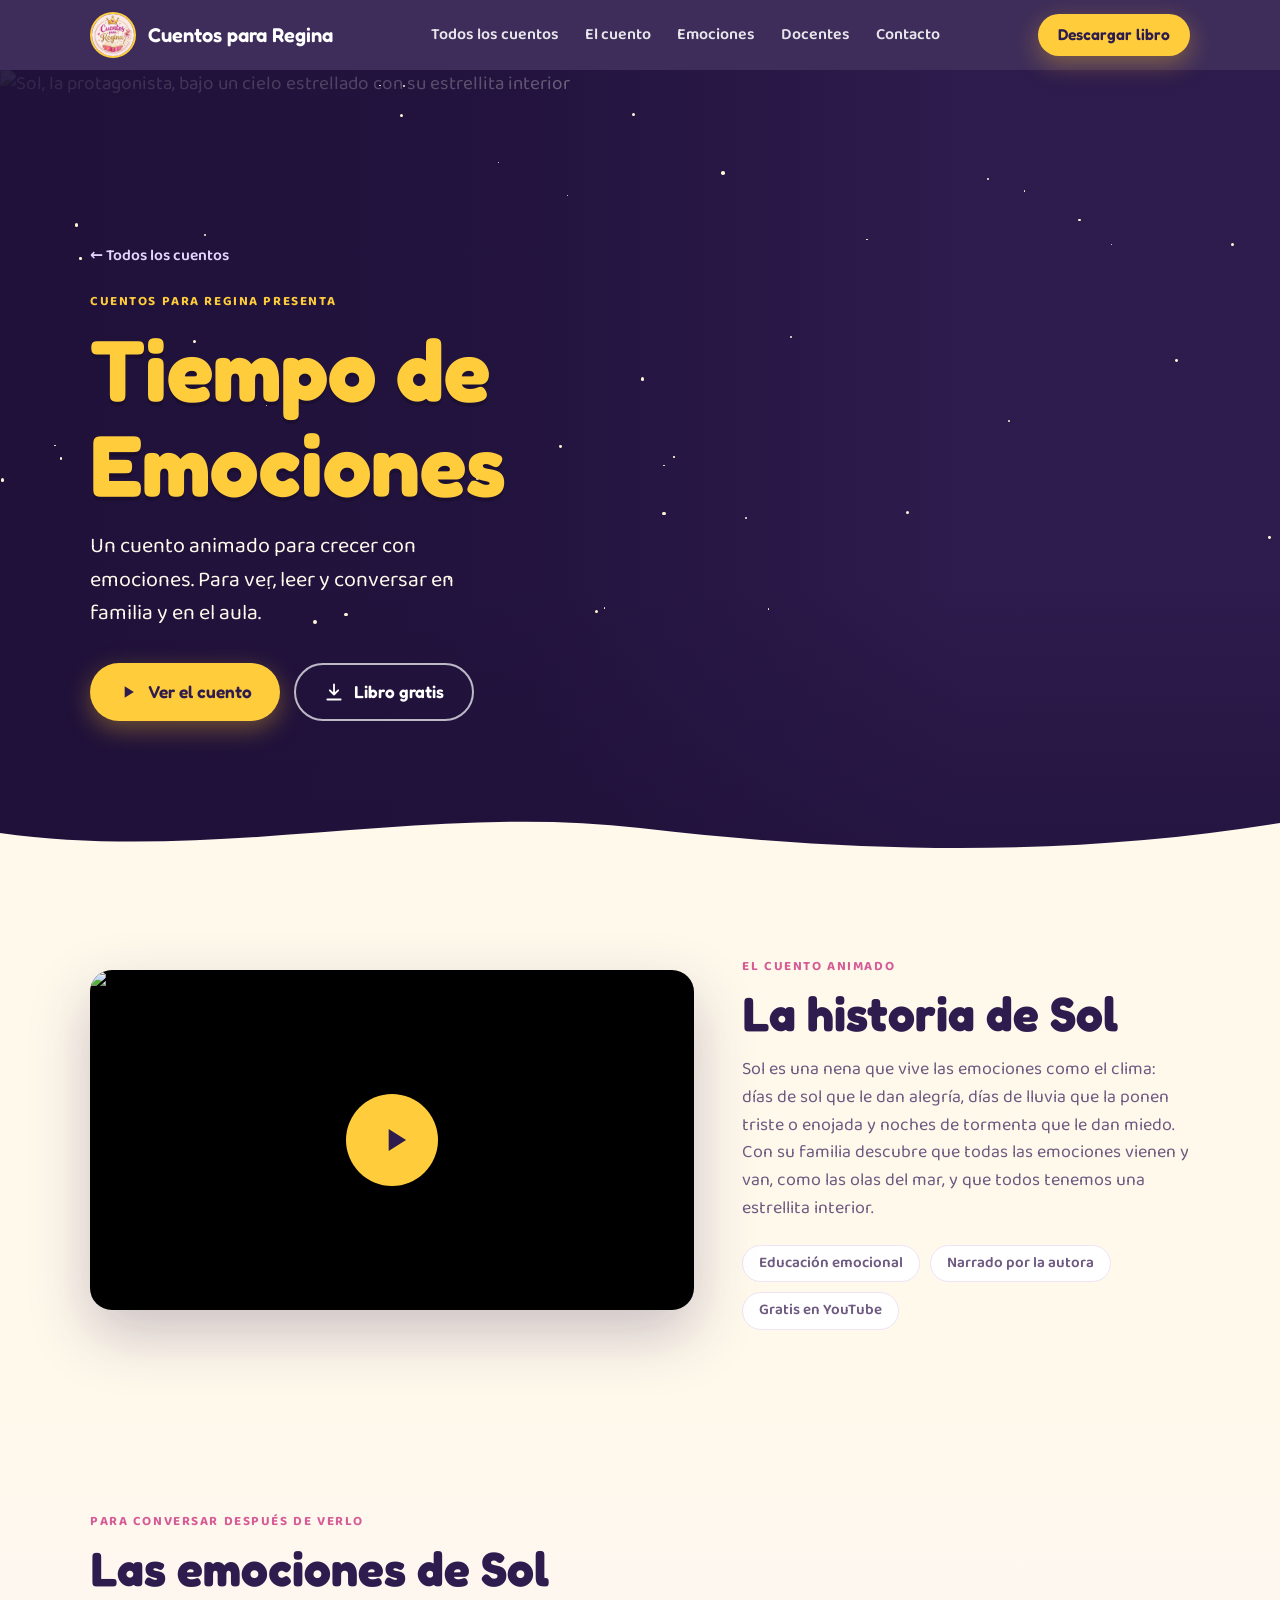
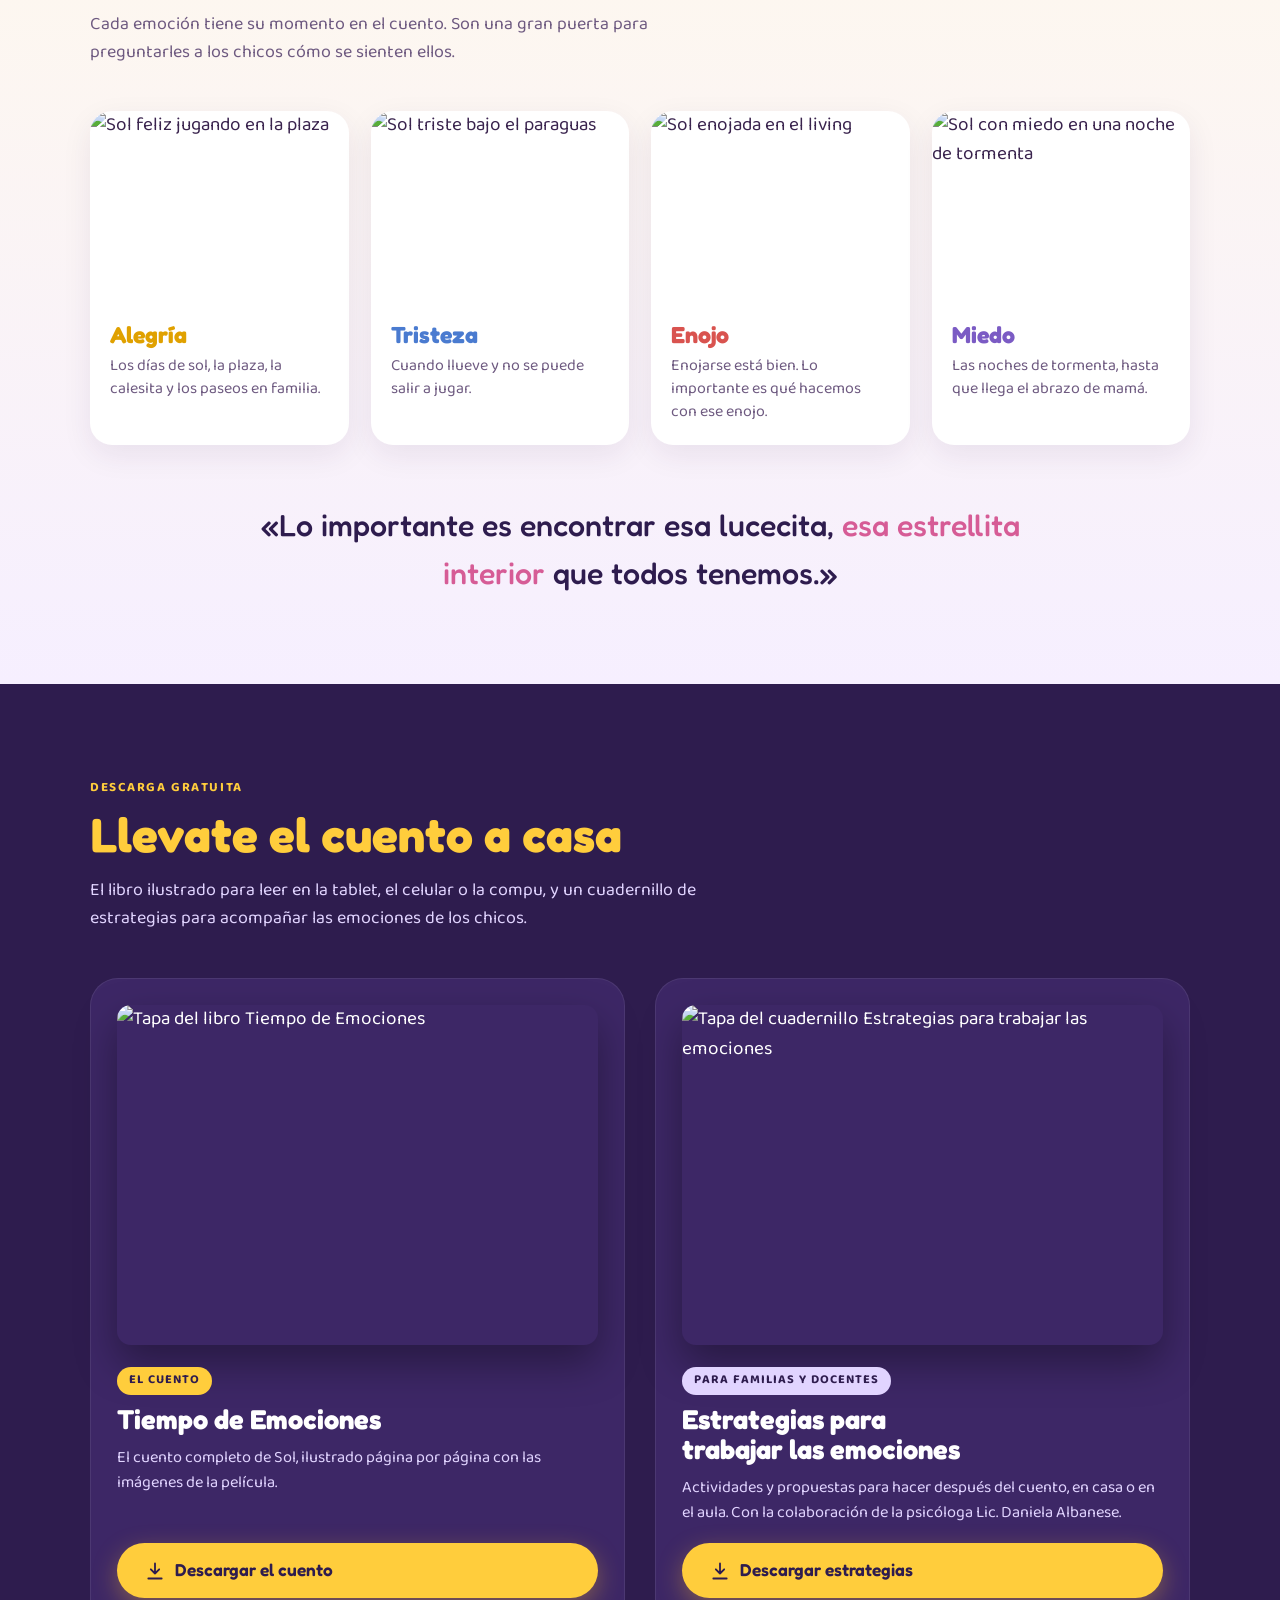
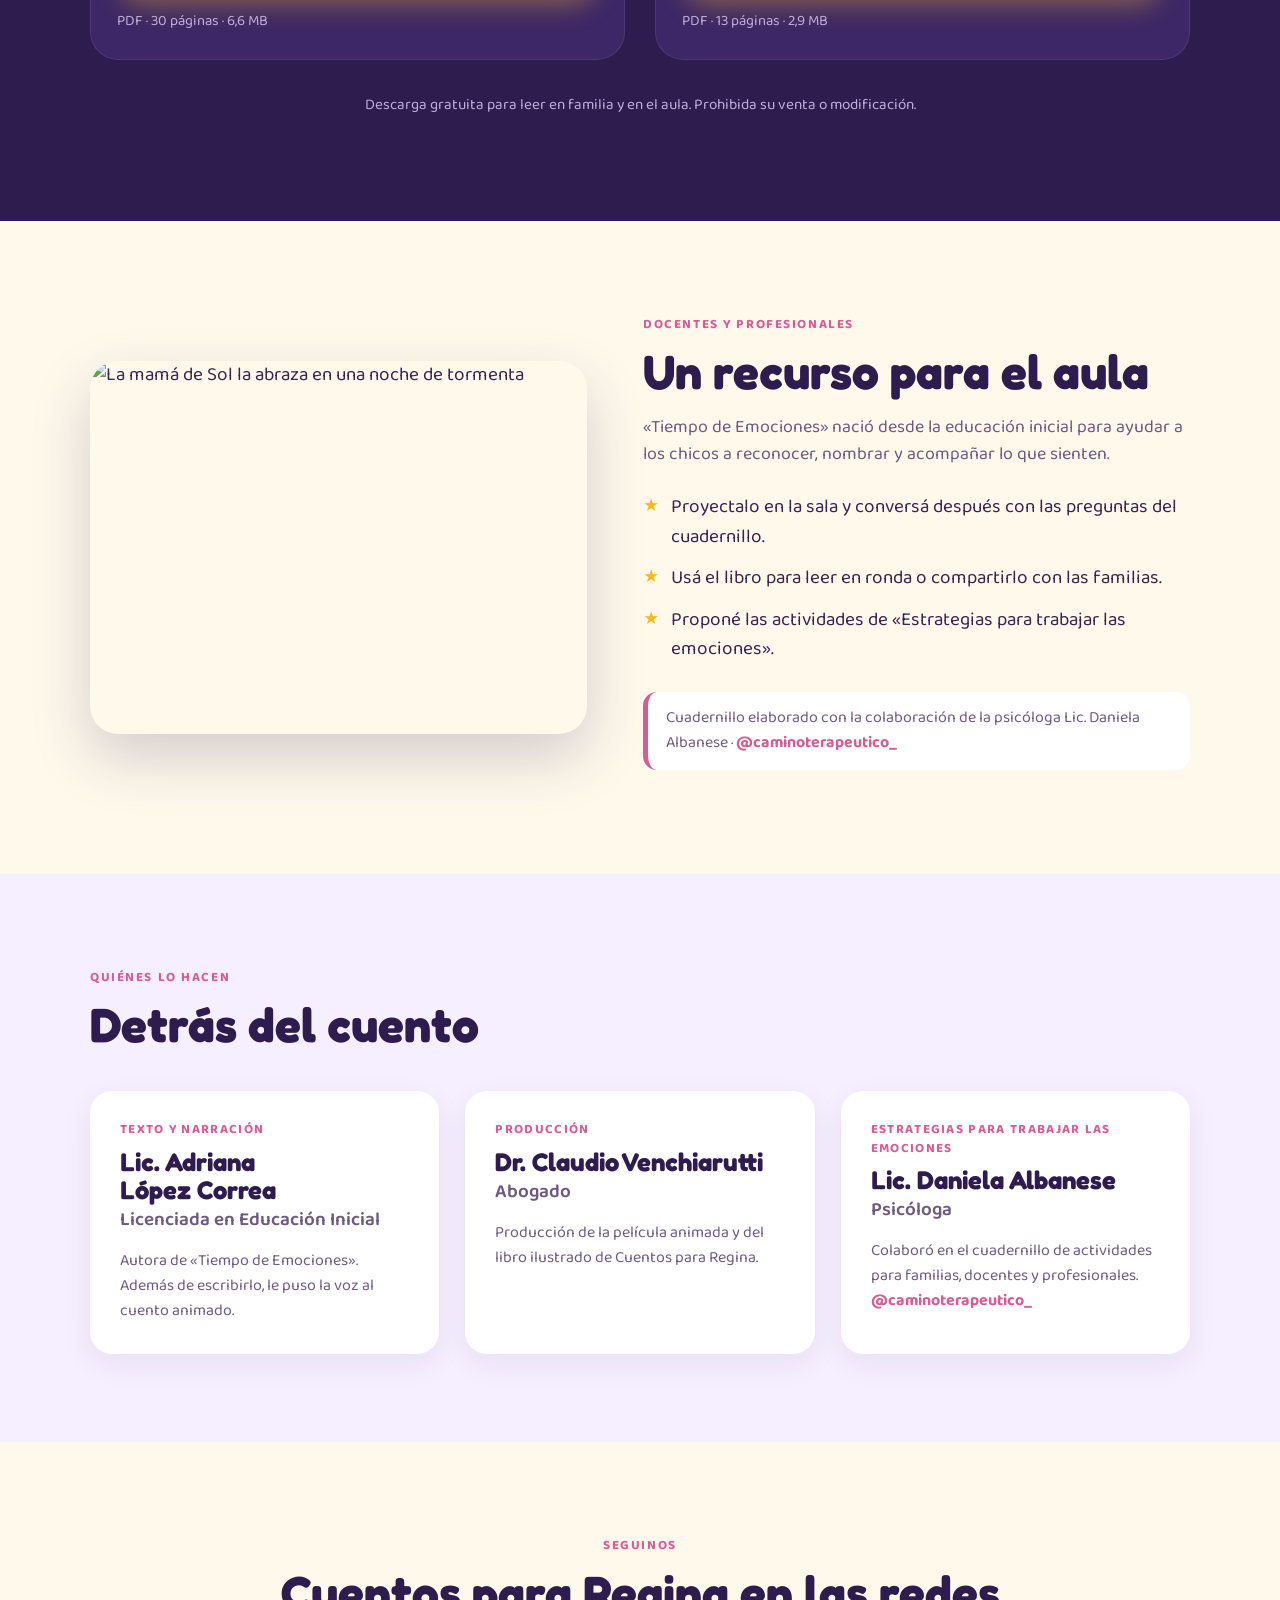
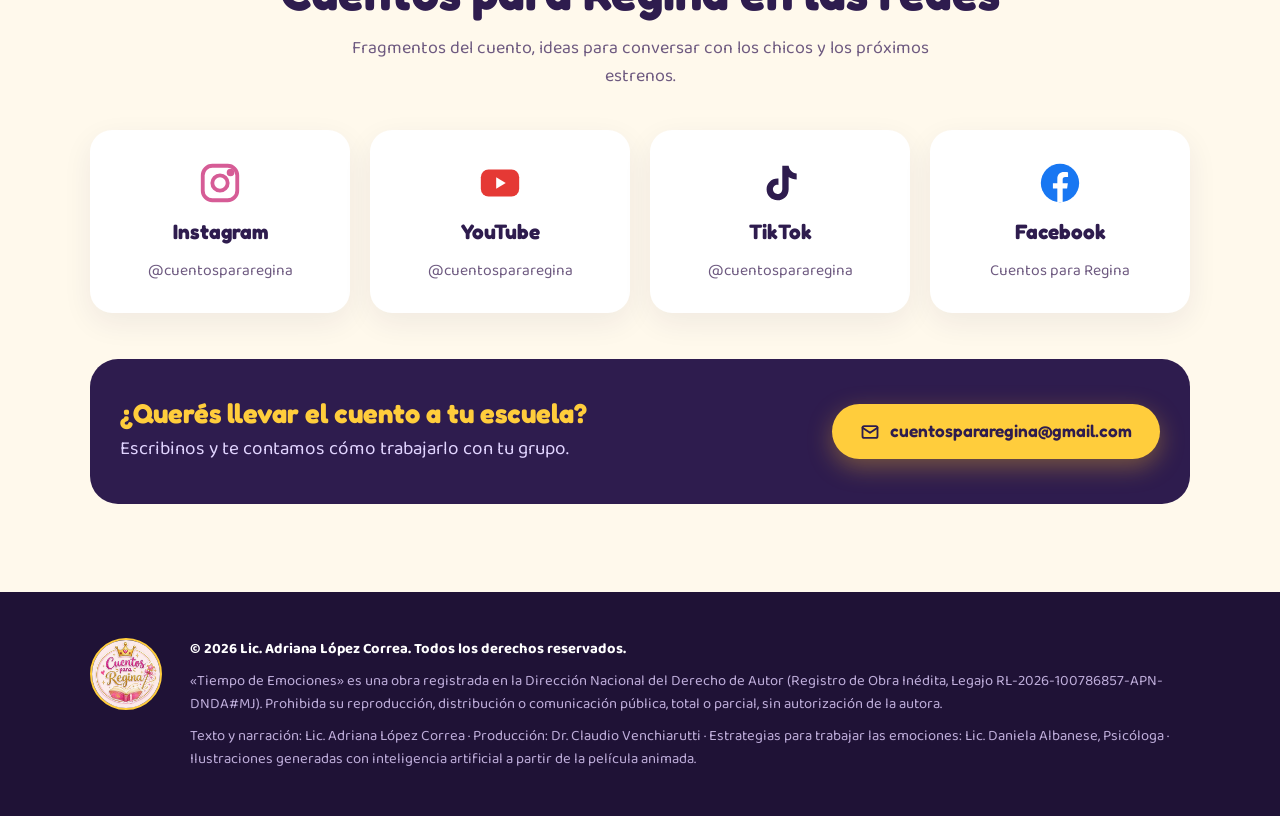
==== cuentos/tiempo-de-emociones/index.html @ 52cdb1bb "Add files via upload" ====
<!doctype html>
<html lang="es-AR">
<head>
<meta charset="utf-8">
<meta name="viewport" content="width=device-width, initial-scale=1">
<title>Tiempo de Emociones · Cuentos para Regina</title>
<meta name="description" content="Cuentos animados para crecer con emociones. Mirá «Tiempo de Emociones» de la Lic. Adriana López Correa y descargá gratis el libro ilustrado.">
<meta property="og:type" content="website">
<meta property="og:title" content="Cuentos para Regina · Tiempo de Emociones">
<meta property="og:description" content="Mirá el cuento animado y descargá gratis el libro ilustrado y las estrategias para trabajar las emociones.">
<meta property="og:image" content="https://vencha5233.github.io/cuentospararegina/cuentos/tiempo-de-emociones/img/og.jpg">
<meta property="og:url" content="https://vencha5233.github.io/cuentospararegina/cuentos/tiempo-de-emociones/">
<meta property="og:locale" content="es_AR">
<meta name="theme-color" content="#2e1c4e">
<link rel="icon" href="../../favicon.png">
<link rel="apple-touch-icon" href="../../apple-touch-icon.png">
<link rel="preload" href="../../fonts/Fredoka.woff2" as="font" type="font/woff2" crossorigin>
<link rel="stylesheet" href="../../css/estilo.css">

</head>
<body>

<header class="nav">
  <div class="wrap">
    <a class="marca" href="../../"><img src="../../img/logo.png" alt="Logo de Cuentos para Regina"><span>Cuentos para Regina</span></a>
    <ul>
      <li><a href="../../#biblioteca">Todos los cuentos</a></li>
      <li><a href="#cuento">El cuento</a></li>
      <li><a href="#emociones">Emociones</a></li>
      <li><a href="#docentes">Docentes</a></li>
      <li><a href="#redes">Contacto</a></li>
    </ul>
    <a class="btn btn-sol" href="#descargas">Descargar libro</a>
  </div>
</header>

<section class="hero" id="inicio">
  <img src="img/hero.webp" alt="Sol, la protagonista, bajo un cielo estrellado con su estrellita interior">
  <div class="estrellas" aria-hidden="true" id="estrellas"></div>
  <div class="wrap">
    <a class="miga" href="../../#biblioteca">← Todos los cuentos</a><br>
    <span class="kicker">Cuentos para Regina presenta</span>
    <h1>Tiempo de<br>Emociones</h1>
    <p>Un cuento animado para crecer con emociones. Para ver, leer y conversar en familia y en el aula.</p>
    <div class="acciones">
      <a class="btn btn-sol" href="#cuento"><svg viewBox="0 0 24 24" fill="currentColor"><path d="M8 5v14l11-7z"/></svg>Ver el cuento</a>
      <a class="btn btn-borde" href="#descargas"><svg viewBox="0 0 24 24" fill="none" stroke="currentColor" stroke-width="2.2" stroke-linecap="round" stroke-linejoin="round"><path d="M12 3v12m0 0-5-5m5 5 5-5M4 21h16"/></svg>Libro gratis</a>
    </div>
  </div>
</section>
<svg class="ola" viewBox="0 0 1440 60" preserveAspectRatio="none" aria-hidden="true"><path d="M0 30 C240 60 480 0 720 25 S1200 55 1440 20 V60 H0Z" fill="#fff9ec"/></svg>

<section class="video" id="cuento">
  <div class="wrap grid">
    <button class="yt" data-video="j9E_s3fzcDQ" data-titulo="Tiempo de Emociones" aria-label="Reproducir el cuento animado Tiempo de Emociones">
      <img src="img/familia.webp" alt="Sol con su familia y amigos bajo el arcoíris" loading="lazy">
      <span class="play"><svg viewBox="0 0 24 24"><path d="M8 5v14l11-7z"/></svg></span>
    </button>
    <div>
      <span class="kicker">El cuento animado</span>
      <h2 class="h2">La historia de Sol</h2>
      <p class="lead">Sol es una nena que vive las emociones como el clima: días de sol que le dan alegría, días de lluvia que la ponen triste o enojada y noches de tormenta que le dan miedo. Con su familia descubre que todas las emociones vienen y van, como las olas del mar, y que todos tenemos una estrellita interior.</p>
      <div class="datos"><span class="chip">Educación emocional</span><span class="chip">Narrado por la autora</span><span class="chip">Gratis en YouTube</span></div>
    </div>
  </div>
</section>

<section class="emociones" id="emociones">
  <div class="wrap">
    <span class="kicker">Para conversar después de verlo</span>
    <h2 class="h2">Las emociones de Sol</h2>
    <p class="lead">Cada emoción tiene su momento en el cuento. Son una gran puerta para preguntarles a los chicos cómo se sienten ellos.</p>
    <div class="cards">
      <article class="emo"><img src="img/alegria.webp" alt="Sol feliz jugando en la plaza" loading="lazy"><div><h3>Alegría</h3><p>Los días de sol, la plaza, la calesita y los paseos en familia.</p></div></article>
      <article class="emo"><img src="img/tristeza.webp" alt="Sol triste bajo el paraguas" loading="lazy"><div><h3>Tristeza</h3><p>Cuando llueve y no se puede salir a jugar.</p></div></article>
      <article class="emo"><img src="img/enojo.webp" alt="Sol enojada en el living" loading="lazy"><div><h3>Enojo</h3><p>Enojarse está bien. Lo importante es qué hacemos con ese enojo.</p></div></article>
      <article class="emo"><img src="img/miedo.webp" alt="Sol con miedo en una noche de tormenta" loading="lazy"><div><h3>Miedo</h3><p>Las noches de tormenta, hasta que llega el abrazo de mamá.</p></div></article>
    </div>
    <p class="frase">«Lo importante es encontrar esa lucecita, <span>esa estrellita interior</span> que todos tenemos.»</p>
  </div>
</section>

<section class="descargas" id="descargas">
  <div class="wrap">
    <span class="kicker" style="color:var(--sol)">Descarga gratuita</span>
    <h2 class="h2">Llevate el cuento a casa</h2>
    <p class="lead">El libro ilustrado para leer en la tablet, el celular o la compu, y un cuadernillo de estrategias para acompañar las emociones de los chicos.</p>
    <div class="libros">
      <article class="libro">
        <img src="img/tapa-libro.webp" alt="Tapa del libro Tiempo de Emociones" loading="lazy">
        <span class="tag">El cuento</span>
        <h3>Tiempo de Emociones</h3>
        <p>El cuento completo de Sol, ilustrado página por página con las imágenes de la película.</p>
        <a class="btn btn-sol" href="descargas/Tiempo_de_Emociones_Cuento.pdf" download><svg viewBox="0 0 24 24" fill="none" stroke="currentColor" stroke-width="2.2" stroke-linecap="round" stroke-linejoin="round"><path d="M12 3v12m0 0-5-5m5 5 5-5M4 21h16"/></svg>Descargar el cuento</a>
        <span class="meta">PDF · 30 páginas · 6,6 MB</span>
      </article>
      <article class="libro">
        <img src="img/tapa-anexo.webp" alt="Tapa del cuadernillo Estrategias para trabajar las emociones" loading="lazy">
        <span class="tag lila">Para familias y docentes</span>
        <h3>Estrategias para trabajar las emociones</h3>
        <p>Actividades y propuestas para hacer después del cuento, en casa o en el aula. Con la colaboración de la psicóloga Lic. Daniela Albanese.</p>
        <a class="btn btn-sol" href="descargas/Tiempo_de_Emociones_Estrategias.pdf" download><svg viewBox="0 0 24 24" fill="none" stroke="currentColor" stroke-width="2.2" stroke-linecap="round" stroke-linejoin="round"><path d="M12 3v12m0 0-5-5m5 5 5-5M4 21h16"/></svg>Descargar estrategias</a>
        <span class="meta">PDF · 13 páginas · 2,9 MB</span>
      </article>
    </div>
    <p class="aviso">Descarga gratuita para leer en familia y en el aula. Prohibida su venta o modificación.</p>
  </div>
</section>

<section class="docentes" id="docentes">
  <div class="wrap grid">
    <div class="foto"><img src="img/abrazo.webp" alt="La mamá de Sol la abraza en una noche de tormenta" loading="lazy"></div>
    <div>
      <span class="kicker">Docentes y profesionales</span>
      <h2 class="h2">Un recurso para el aula</h2>
      <p class="lead">«Tiempo de Emociones» nació desde la educación inicial para ayudar a los chicos a reconocer, nombrar y acompañar lo que sienten.</p>
      <ul class="lista">
        <li>Proyectalo en la sala y conversá después con las preguntas del cuadernillo.</li>
        <li>Usá el libro para leer en ronda o compartirlo con las familias.</li>
        <li>Proponé las actividades de «Estrategias para trabajar las emociones».</li>
      </ul>
      <p class="colab">Cuadernillo elaborado con la colaboración de la psicóloga Lic. Daniela Albanese · <a href="https://www.instagram.com/caminoterapeutico_/" target="_blank" rel="noopener">@caminoterapeutico_</a></p>
    </div>
  </div>
</section>

<section class="autora" id="autora">
  <div class="wrap">
    <span class="kicker">Quiénes lo hacen</span>
    <h2 class="h2">Detrás del cuento</h2>
    <div class="creditos tres">
      <div class="cred">
        <span class="rol">Texto y narración</span>
        <h3>Lic. Adriana López Correa</h3>
        <div class="tit">Licenciada en Educación Inicial</div>
        <p>Autora de «Tiempo de Emociones». Además de escribirlo, le puso la voz al cuento animado.</p>
      </div>
      <div class="cred">
        <span class="rol">Producción</span>
        <h3>Dr. Claudio Venchiarutti</h3>
        <div class="tit">Abogado</div>
        <p>Producción de la película animada y del libro ilustrado de Cuentos para Regina.</p>
      </div>
      <div class="cred">
        <span class="rol">Estrategias para trabajar las emociones</span>
        <h3>Lic. Daniela Albanese</h3>
        <div class="tit">Psicóloga</div>
        <p>Colaboró en el cuadernillo de actividades para familias, docentes y profesionales. <a href="https://www.instagram.com/caminoterapeutico_/" target="_blank" rel="noopener" style="color:var(--rosa);font-weight:700;text-decoration:none">@caminoterapeutico_</a></p>
      </div>
    </div>
  </div>
</section>

<section class="redes" id="redes">
  <div class="wrap">
    <span class="kicker">Seguinos</span>
    <h2 class="h2">Cuentos para Regina en las redes</h2>
    <p class="lead">Fragmentos del cuento, ideas para conversar con los chicos y los próximos estrenos.</p>
    <div class="red-grid">
      <a class="red" href="https://www.instagram.com/cuentospararegina/" target="_blank" rel="noopener">
        <svg viewBox="0 0 24 24" fill="none" stroke="#d65c96" stroke-width="2"><rect x="3" y="3" width="18" height="18" rx="5"/><circle cx="12" cy="12" r="4"/><circle cx="17.5" cy="6.5" r="1" fill="#d65c96"/></svg>
        <b>Instagram</b><span>@cuentospararegina</span></a>
      <a class="red" href="https://www.youtube.com/@cuentospararegina" target="_blank" rel="noopener">
        <svg viewBox="0 0 24 24"><rect x="2" y="5" width="20" height="14" rx="4" fill="#e53935"/><path d="M10 9v6l5-3z" fill="#fff"/></svg>
        <b>YouTube</b><span>@cuentospararegina</span></a>
      <a class="red" href="https://www.tiktok.com/@cuentospararegina" target="_blank" rel="noopener">
        <svg viewBox="0 0 24 24" fill="#2e1c4e"><path d="M16.5 3c.4 2.3 1.9 3.8 4.2 4v3.2c-1.6 0-3-.5-4.2-1.3v6.3c0 3.4-2.6 5.8-5.8 5.8S5 18.6 5 15.3s2.8-5.9 6.2-5.6v3.3c-1.5-.3-2.9.8-2.9 2.3 0 1.4 1.1 2.4 2.4 2.4 1.4 0 2.5-1 2.5-2.6V3z"/></svg>
        <b>TikTok</b><span>@cuentospararegina</span></a>
      <a class="red" href="https://www.facebook.com/profile.php?id=61596302282702" target="_blank" rel="noopener">
        <svg viewBox="0 0 24 24"><circle cx="12" cy="12" r="10" fill="#1877f2"/><path d="M13.4 21.9v-7h2.3l.4-2.8h-2.7v-1.8c0-.8.3-1.4 1.4-1.4h1.4V6.4c-.3 0-1.1-.1-2.1-.1-2.1 0-3.5 1.3-3.5 3.6v2.2H8.3v2.8h2.3v7z" fill="#fff"/></svg>
        <b>Facebook</b><span>Cuentos para Regina</span></a>
    </div>
    <div class="contacto">
      <div><h3>¿Querés llevar el cuento a tu escuela?</h3><p>Escribinos y te contamos cómo trabajarlo con tu grupo.</p></div>
      <a class="btn btn-sol" href="mailto:cuentospararegina@gmail.com"><svg viewBox="0 0 24 24" fill="none" stroke="currentColor" stroke-width="2.2" stroke-linecap="round" stroke-linejoin="round"><rect x="3" y="5" width="18" height="14" rx="2"/><path d="m3 7 9 6 9-6"/></svg>cuentospararegina@gmail.com</a>
    </div>
  </div>
</section>

<footer>
  <div class="wrap">
    <img src="../../img/logo.png" alt="">
    <div>
      <p><b>© 2026 Lic. Adriana López Correa. Todos los derechos reservados.</b></p>
      <p>«Tiempo de Emociones» es una obra registrada en la Dirección Nacional del Derecho de Autor (Registro de Obra Inédita, Legajo RL-2026-100786857-APN-DNDA#MJ). Prohibida su reproducción, distribución o comunicación pública, total o parcial, sin autorización de la autora.</p>
      <p>Texto y narración: Lic. Adriana López Correa · Producción: Dr. Claudio Venchiarutti · Estrategias para trabajar las emociones: Lic. Daniela Albanese, Psicóloga · Ilustraciones generadas con inteligencia artificial a partir de la película animada.</p>
    </div>
  </div>
</footer>

<script src="../../js/sitio.js"></script>
</body>
</html>
---- css/estilo.css ----
@font-face{font-family:"Fredoka";src:url(../fonts/Fredoka.woff2) format("woff2");font-weight:300 700;font-display:swap}
@font-face{font-family:"Baloo 2";src:url(../fonts/Baloo2.woff2) format("woff2");font-weight:400 800;font-display:swap}
:root{
  --noche:#2e1c4e; --noche2:#3d2766; --sol:#ffcd3c; --sol2:#ffb81c; --crema:#fff9ec; --tinta:#3a244e;
  --lila:#e1d4ff; --rosa:#d65c96; --gris:#6e5a80; --radio:22px;
  --titulo:"Fredoka",system-ui,sans-serif; --texto:"Baloo 2",system-ui,sans-serif;
}
*{box-sizing:border-box}
html{scroll-behavior:smooth}
body{margin:0;overflow-x:hidden;background:var(--crema);color:var(--tinta);font-family:var(--texto);font-size:19px;line-height:1.55;-webkit-font-smoothing:antialiased}
img{max-width:100%;display:block}
a{color:inherit}
h1,h2,h3{font-family:var(--titulo);line-height:1.1;margin:0;text-wrap:balance}
.wrap{max-width:1140px;margin:0 auto;padding:0 20px}
section{padding:88px 0}
.kicker{display:inline-block;font-weight:700;font-size:.82rem;letter-spacing:.12em;text-transform:uppercase;color:var(--rosa);margin-bottom:10px}
.h2{font-size:clamp(2rem,4.2vw,3rem);color:var(--noche)}
.lead{font-size:1.12rem;color:var(--gris);max-width:62ch;margin:16px 0 0}
.btn{display:inline-flex;align-items:center;gap:10px;font-family:var(--titulo);font-weight:600;font-size:1.08rem;text-decoration:none;border-radius:999px;padding:14px 28px;transition:transform .15s,box-shadow .15s;border:0;cursor:pointer}
.btn:hover{transform:translateY(-2px)}
.btn-sol{background:var(--sol);color:var(--noche);box-shadow:0 8px 24px rgba(255,190,40,.35)}
.btn-borde{border:2px solid rgba(255,255,255,.7);color:#fff}
.btn-noche{background:var(--noche);color:#fff}
.btn svg{width:20px;height:20px;flex:none}

/* barra */
header.nav{position:sticky;top:0;z-index:20;background:rgba(46,28,78,.92);backdrop-filter:blur(10px);color:#fff}
.nav .wrap{display:flex;align-items:center;justify-content:space-between;height:70px;gap:16px}
.marca{display:flex;align-items:center;gap:12px;text-decoration:none;font-family:var(--titulo);font-weight:600;font-size:1.25rem;white-space:nowrap}
.marca img{width:46px;height:46px;border-radius:50%;border:2px solid var(--sol)}
.nav ul{display:flex;gap:26px;list-style:none;margin:0;padding:0;font-weight:600;font-size:1rem}
.nav ul a{text-decoration:none;opacity:.88}
.nav ul a:hover{opacity:1;color:var(--sol)}
.nav .btn{padding:9px 20px;font-size:.98rem}

/* portada */
.hero{position:relative;min-height:min(88vh,820px);display:flex;align-items:center;color:#fff;padding:120px 0 90px;overflow:hidden;background:var(--noche)}
.hero>img{position:absolute;inset:0;width:100%;height:100%;object-fit:cover;object-position:60% 35%}
.hero:after{content:"";position:absolute;inset:0;background:linear-gradient(90deg,rgba(30,16,56,.92) 0%,rgba(30,16,56,.7) 42%,rgba(30,16,56,.05) 75%),linear-gradient(0deg,rgba(30,16,56,.6),transparent 35%)}
.hero .wrap{position:relative;z-index:1;width:100%}
.hero .kicker{color:var(--sol)}
.hero h1{font-size:clamp(2.8rem,7vw,5.4rem);color:var(--sol);text-shadow:0 4px 0 rgba(0,0,0,.18)}
.hero p{font-size:clamp(1.12rem,2vw,1.35rem);max-width:30ch;margin:18px 0 32px;color:var(--crema)}
.hero .acciones{display:flex;flex-wrap:wrap;gap:14px}
.estrellas{position:absolute;inset:0;z-index:1;pointer-events:none}
.estrellas i{position:absolute;width:4px;height:4px;border-radius:50%;background:#fff6d8;animation:titilar 3s infinite ease-in-out}
@keyframes titilar{0%,100%{opacity:.2}50%{opacity:1}}
.ola{display:block;width:100%;height:60px;margin-top:-59px;position:relative;z-index:2}

/* video */
.video{background:var(--crema)}
.video .grid{display:grid;grid-template-columns:1.35fr 1fr;gap:48px;align-items:center}
.yt{position:relative;aspect-ratio:16/9;border-radius:var(--radio);overflow:hidden;background:#000;box-shadow:0 24px 60px rgba(46,28,78,.25);cursor:pointer;border:0;padding:0;width:100%}
.yt img{width:100%;height:100%;object-fit:cover;transition:transform .4s}
.yt:hover img{transform:scale(1.03)}
.yt .play{position:absolute;inset:0;margin:auto;width:92px;height:92px;border-radius:50%;background:var(--sol);display:grid;place-items:center;box-shadow:0 10px 30px rgba(0,0,0,.35)}
.yt .play svg{width:38px;height:38px;margin-left:6px;fill:var(--noche)}
.yt iframe{position:absolute;inset:0;width:100%;height:100%;border:0}
.datos{display:flex;flex-wrap:wrap;gap:10px;margin-top:22px}
.chip{background:#fff;border:1px solid #efe3f7;border-radius:999px;padding:6px 16px;font-weight:600;font-size:.95rem;color:var(--gris)}

/* emociones */
.emociones{background:linear-gradient(180deg,var(--crema),#f6efff)}
.cards{display:grid;grid-template-columns:repeat(4,1fr);gap:22px;margin-top:44px}
.emo{background:#fff;border-radius:var(--radio);overflow:hidden;box-shadow:0 10px 30px rgba(46,28,78,.08);transition:transform .2s}
.emo:hover{transform:translateY(-6px)}
.emo img{aspect-ratio:4/3;object-fit:cover;width:100%}
.emo div{padding:18px 20px 22px}
.emo h3{font-size:1.45rem;margin-bottom:6px}
.emo p{margin:0;font-size:1rem;color:var(--gris);line-height:1.45}
.emo:nth-child(1) h3{color:#e0a100}.emo:nth-child(2) h3{color:#4a7bd0}.emo:nth-child(3) h3{color:#d9534f}.emo:nth-child(4) h3{color:#7b5bc4}
.frase{margin:56px auto 0;max-width:820px;text-align:center;font-family:var(--titulo);font-size:clamp(1.4rem,2.6vw,1.9rem);color:var(--noche);font-weight:500}
.frase span{color:var(--rosa)}

/* descargas */
.descargas{background:var(--noche);color:#fff;position:relative;overflow:hidden}
.descargas .h2{color:var(--sol)}
.descargas .lead{color:var(--lila)}
.libros{display:grid;grid-template-columns:1fr 1fr;gap:30px;margin-top:46px}
.libro{background:var(--noche2);border:1px solid rgba(255,255,255,.08);border-radius:28px;padding:26px;display:flex;flex-direction:column}
.libro img{border-radius:14px;aspect-ratio:3508/2480;object-fit:cover;box-shadow:0 18px 40px rgba(0,0,0,.35)}
.libro .tag{align-self:flex-start;margin:22px 0 10px;background:var(--sol);color:var(--noche);font-weight:700;font-size:.78rem;letter-spacing:.08em;text-transform:uppercase;border-radius:999px;padding:4px 12px}
.libro .tag.lila{background:var(--lila)}
.libro h3{font-size:1.7rem;color:#fff}
.libro p{color:var(--lila);margin:10px 0 18px;font-size:1.02rem;flex:1}
.libro .meta{font-size:.92rem;color:#bfaedb;margin-top:12px}
.aviso{margin-top:34px;font-size:.95rem;color:#bfaedb;text-align:center}

/* docentes */
.docentes .grid{display:grid;grid-template-columns:1fr 1.1fr;gap:56px;align-items:center}
.docentes .foto{border-radius:28px;overflow:hidden;box-shadow:0 24px 60px rgba(46,28,78,.2);aspect-ratio:4/3}
.docentes .foto img{width:100%;height:100%;object-fit:cover}
.lista{list-style:none;padding:0;margin:24px 0 28px;display:grid;gap:12px}
.lista li{display:flex;gap:12px;align-items:flex-start}
.lista li:before{content:"★";color:var(--sol2);font-size:1.1rem;line-height:1.5}
.colab{background:#fff;border-left:5px solid var(--rosa);border-radius:14px;padding:14px 18px;font-size:1rem;color:var(--gris)}
.colab a{color:var(--rosa);font-weight:700;text-decoration:none}

/* autora */
.autora{background:#f6efff}
.creditos{display:grid;grid-template-columns:1fr 1fr;gap:26px;margin-top:40px}
.creditos.tres{grid-template-columns:repeat(3,1fr)}
.cred{background:#fff;border-radius:var(--radio);padding:30px;box-shadow:0 10px 30px rgba(46,28,78,.07)}
.cred .rol{display:block;line-height:1.4;font-weight:700;font-size:.82rem;letter-spacing:.1em;text-transform:uppercase;color:var(--rosa)}
.cred h3{font-size:1.6rem;color:var(--noche);margin:8px 0 2px}
.cred .tit{color:var(--gris);font-weight:600}
.cred p{margin:14px 0 0;font-size:1rem;color:var(--gris)}

/* redes */
.redes{text-align:center;background:var(--crema)}
.redes .lead{margin-inline:auto}
.red-grid{display:grid;grid-template-columns:repeat(4,1fr);gap:20px;margin-top:40px}
.red{display:flex;flex-direction:column;align-items:center;gap:10px;background:#fff;border-radius:var(--radio);padding:30px 20px;text-decoration:none;box-shadow:0 10px 30px rgba(46,28,78,.07);transition:transform .2s}
.red:hover{transform:translateY(-5px)}
.red svg{width:46px;height:46px}
.red b{font-family:var(--titulo);font-size:1.3rem;color:var(--noche)}
.red span{color:var(--gris);font-size:.98rem}
.contacto{margin-top:46px;background:var(--noche);color:#fff;border-radius:28px;padding:40px 30px;display:flex;flex-wrap:wrap;align-items:center;justify-content:space-between;gap:20px;text-align:left}
.contacto h3{font-size:1.7rem;color:var(--sol)}
.contacto p{margin:6px 0 0;color:var(--lila)}

/* pie */
footer{background:#1f1236;color:#bfaedb;padding:46px 0 36px;font-size:.92rem;line-height:1.6}
footer .wrap{display:grid;grid-template-columns:auto 1fr;gap:28px;align-items:start}
footer img{width:72px;height:72px;border-radius:50%;border:2px solid var(--sol)}
footer b{color:#fff}
footer p{margin:0 0 8px}

@media (max-width:900px){
  .nav ul{display:none}
  section{padding:64px 0}
  .video .grid,.docentes .grid{grid-template-columns:1fr;gap:32px}
  .cards{grid-template-columns:1fr 1fr}
  .libros,.creditos,.creditos.tres{grid-template-columns:1fr}
  .red-grid{grid-template-columns:1fr 1fr}
  .hero{display:block;min-height:0;padding:0 0 100px}
  .hero>img{position:relative;height:auto;aspect-ratio:1/1;object-position:58% 30%;-webkit-mask-image:linear-gradient(#000 65%,transparent);mask-image:linear-gradient(#000 65%,transparent)}
  .hero:after{display:none}
  .hero .wrap{margin-top:-70px}
}
@media (max-width:520px){
  .red{padding:22px 10px}.red span{font-size:.85rem}
  .contacto{padding:30px 20px}.contacto .btn{width:100%;justify-content:center;font-size:.92rem;padding:14px 12px}
  body{font-size:18px}
  .wrap{padding:0 16px}
  .marca span{display:none}
  .cards{grid-template-columns:1fr}
  .hero .btn{width:100%;justify-content:center}
  footer .wrap{grid-template-columns:1fr}
}
@media (prefers-reduced-motion:reduce){*{animation:none!important;transition:none!important;scroll-behavior:auto!important}}

/* ---- biblioteca (inicio) ---- */
.miga{display:inline-flex;align-items:center;gap:8px;color:var(--lila);text-decoration:none;font-weight:600;font-size:.98rem;margin-bottom:18px}
.miga:hover{color:var(--sol)}
.destacado{display:grid;grid-template-columns:1.2fr 1fr;gap:0;background:#fff;border-radius:30px;overflow:hidden;box-shadow:0 24px 60px rgba(46,28,78,.14);margin-top:40px}
.destacado .img{position:relative;min-height:340px}
.destacado .img img{position:absolute;inset:0;width:100%;height:100%;object-fit:cover}
.destacado .img .badge{position:absolute;top:18px;left:18px;background:var(--rosa);color:#fff;font-weight:700;font-size:.8rem;letter-spacing:.08em;text-transform:uppercase;border-radius:999px;padding:6px 14px}
.destacado .txt{padding:40px}
.destacado h3{font-size:clamp(1.9rem,3.4vw,2.6rem);color:var(--noche)}
.destacado .por{color:var(--gris);font-weight:600;margin:6px 0 16px}
.destacado p{color:var(--gris);margin:0 0 26px}
.destacado .acciones{display:flex;flex-wrap:wrap;gap:12px}
.btn-linea{border:2px solid var(--noche);color:var(--noche)}
.biblio{display:grid;grid-template-columns:repeat(3,1fr);gap:26px;margin-top:40px}
.tarjeta{background:#fff;border-radius:var(--radio);overflow:hidden;text-decoration:none;box-shadow:0 10px 30px rgba(46,28,78,.08);transition:transform .2s;display:flex;flex-direction:column}
.tarjeta:hover{transform:translateY(-6px)}
.tarjeta img{aspect-ratio:4/3;object-fit:cover;width:100%}
.tarjeta div{padding:20px 22px 24px;flex:1;display:flex;flex-direction:column}
.tarjeta h3{font-size:1.45rem;color:var(--noche)}
.tarjeta p{margin:6px 0 16px;color:var(--gris);font-size:1rem;flex:1}
.tarjeta .ir{font-family:var(--titulo);font-weight:600;color:var(--rosa)}
.pronto{border:3px dashed #d9c9ef;background:transparent;box-shadow:none;align-items:center;justify-content:center;text-align:center;min-height:320px;padding:30px}
.pronto:hover{transform:none}
.pronto .luna{font-size:3rem;line-height:1}
.pronto h3{margin-top:12px}
.pronto p{color:var(--gris);margin:8px 0 0;font-size:1rem}
.nosotros{background:#f6efff}
.nosotros .grid{display:grid;grid-template-columns:1fr 1fr;gap:56px;align-items:center}
.nosotros .foto{border-radius:28px;overflow:hidden;aspect-ratio:4/3;box-shadow:0 24px 60px rgba(46,28,78,.2)}
.nosotros .foto img{width:100%;height:100%;object-fit:cover}
@media (max-width:900px){
  .destacado,.nosotros .grid{grid-template-columns:1fr}
  .destacado .img{min-height:0;aspect-ratio:16/10}
  .destacado .txt{padding:28px 24px}
  .biblio{grid-template-columns:1fr 1fr}
}
@media (max-width:520px){.biblio{grid-template-columns:1fr}.destacado .btn{width:100%;justify-content:center}}
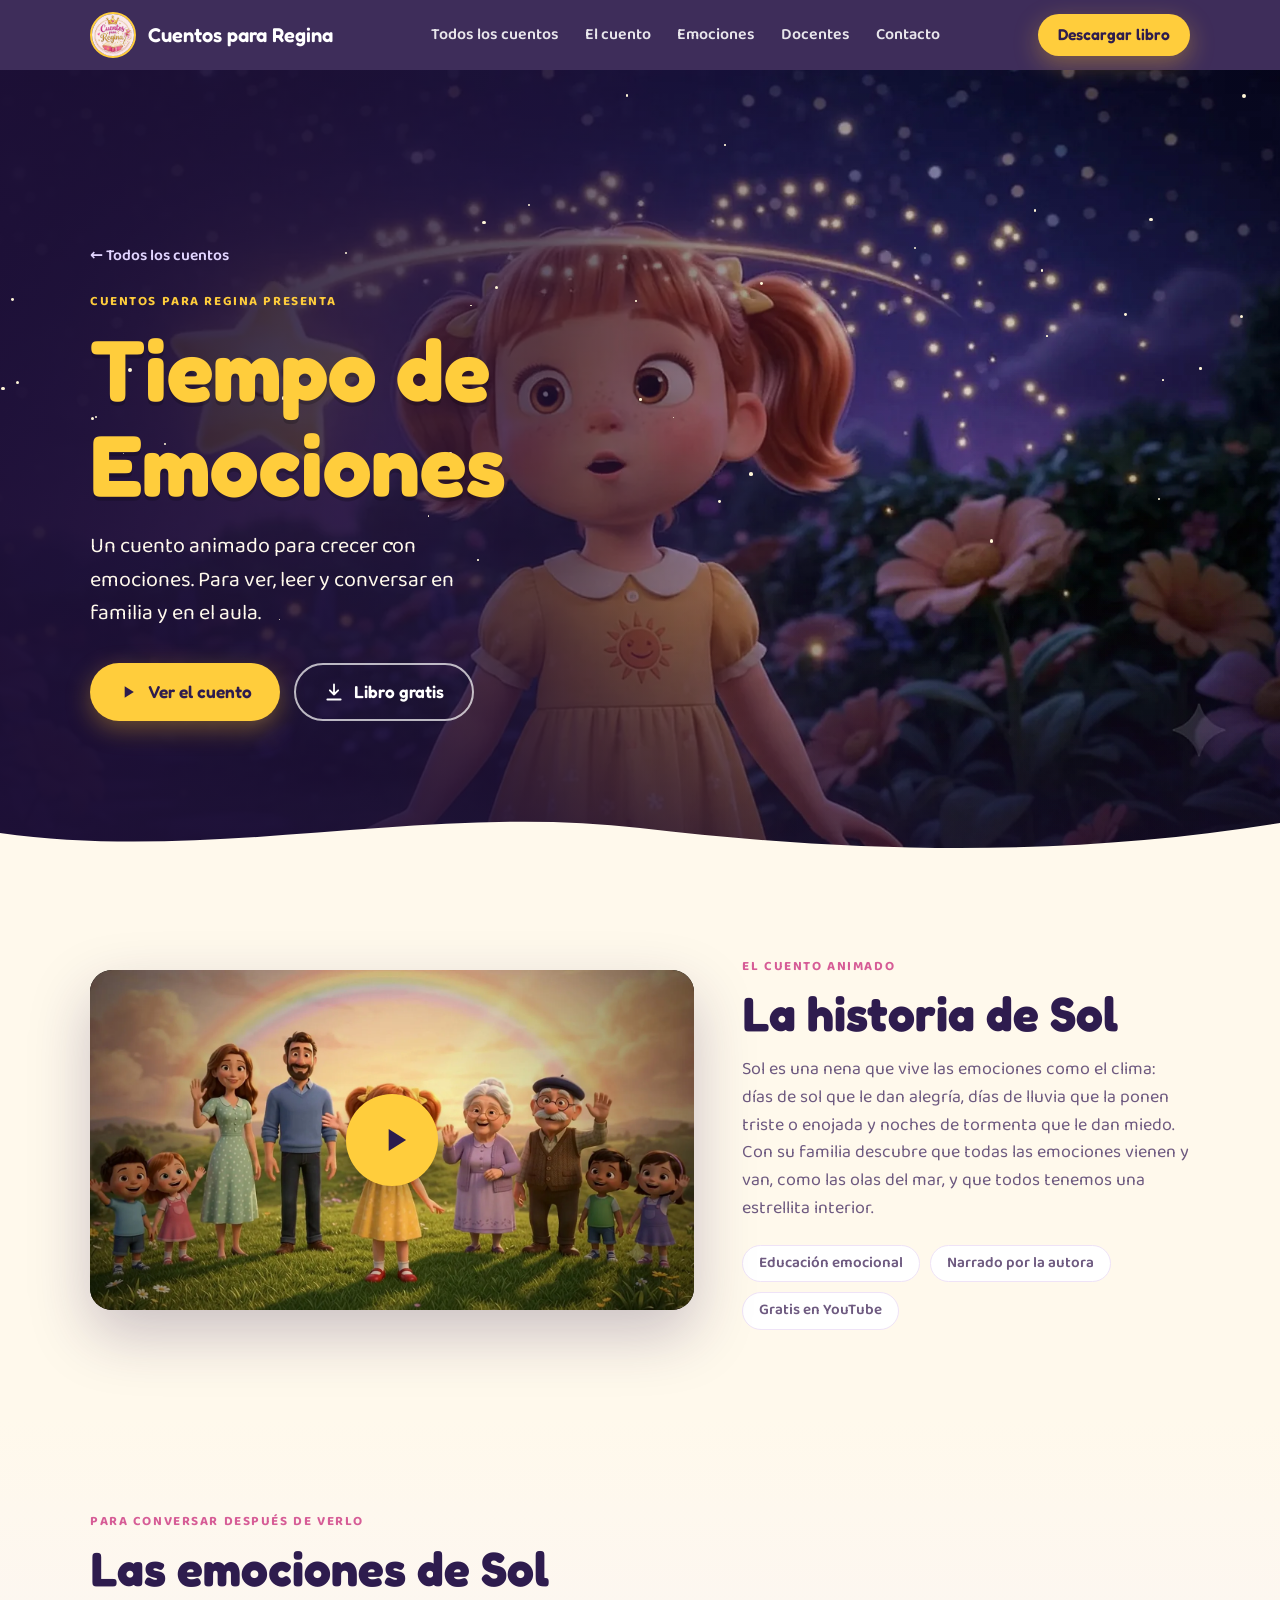
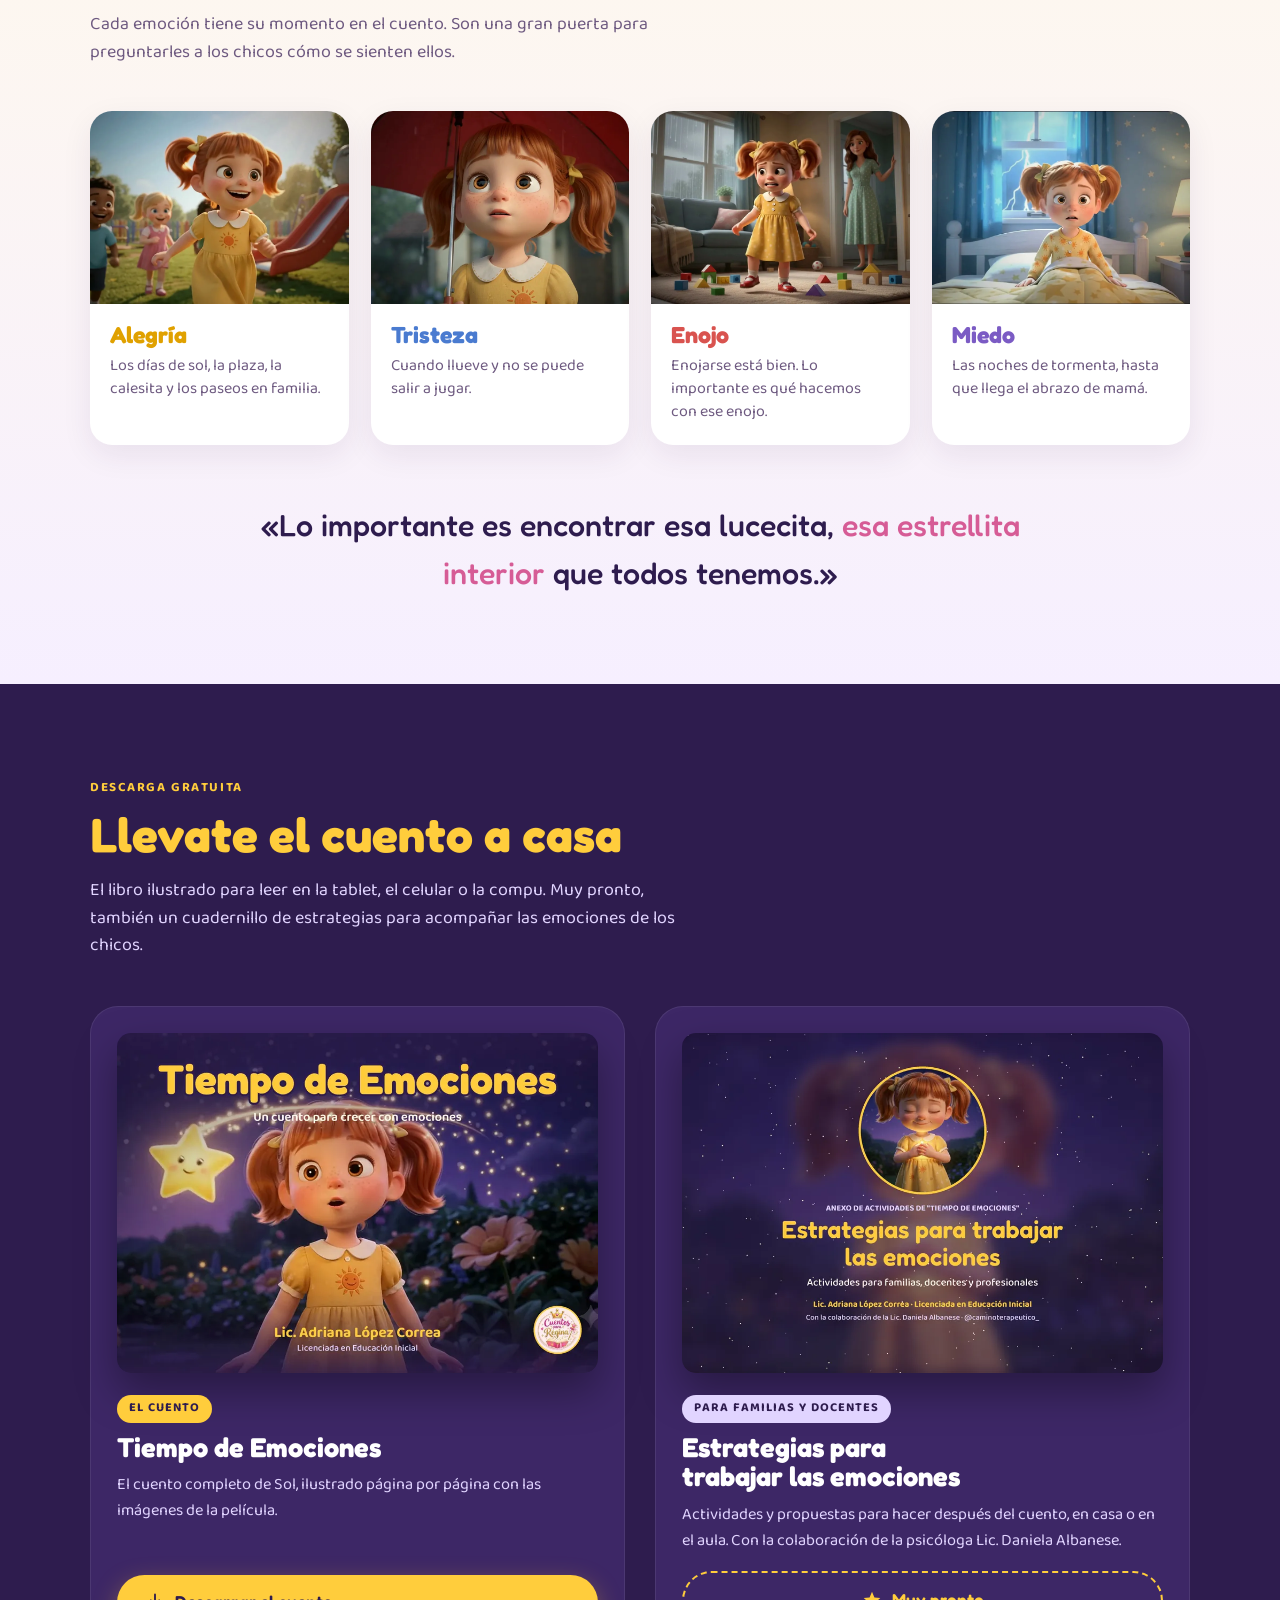
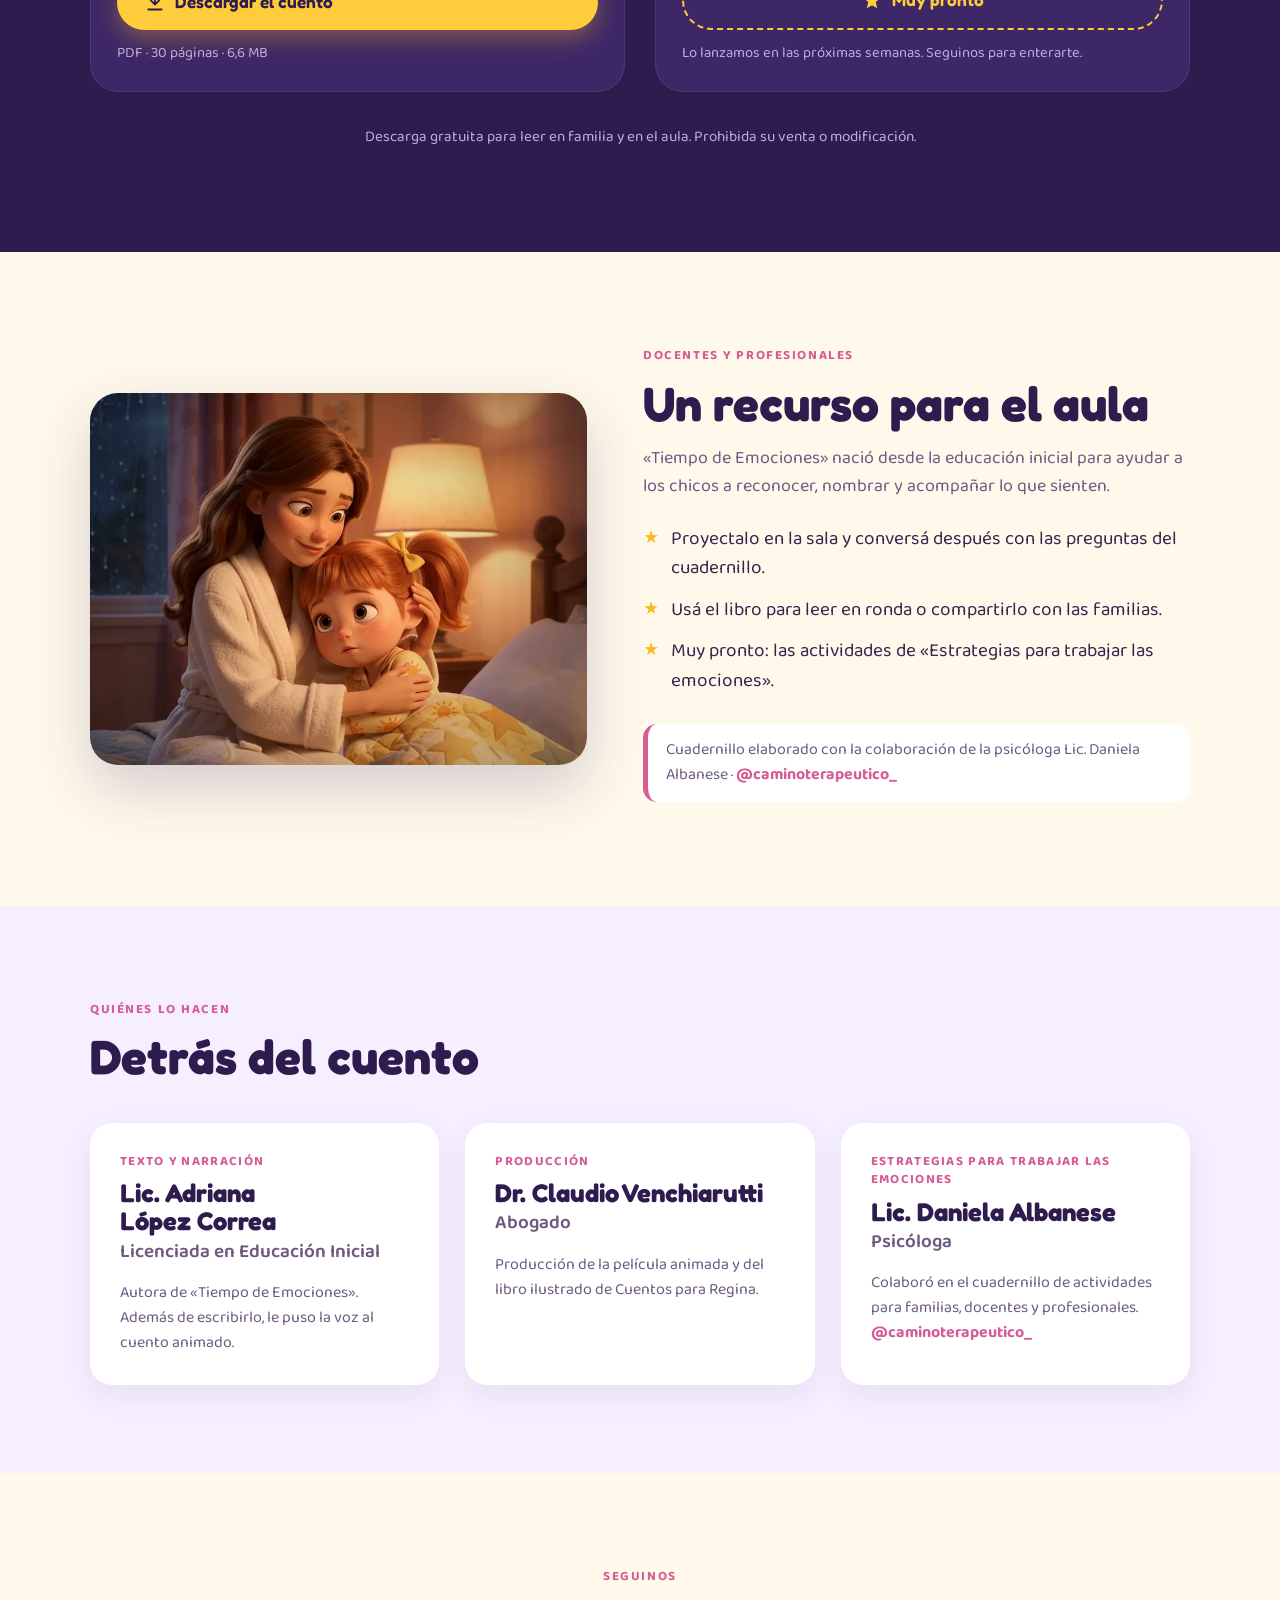
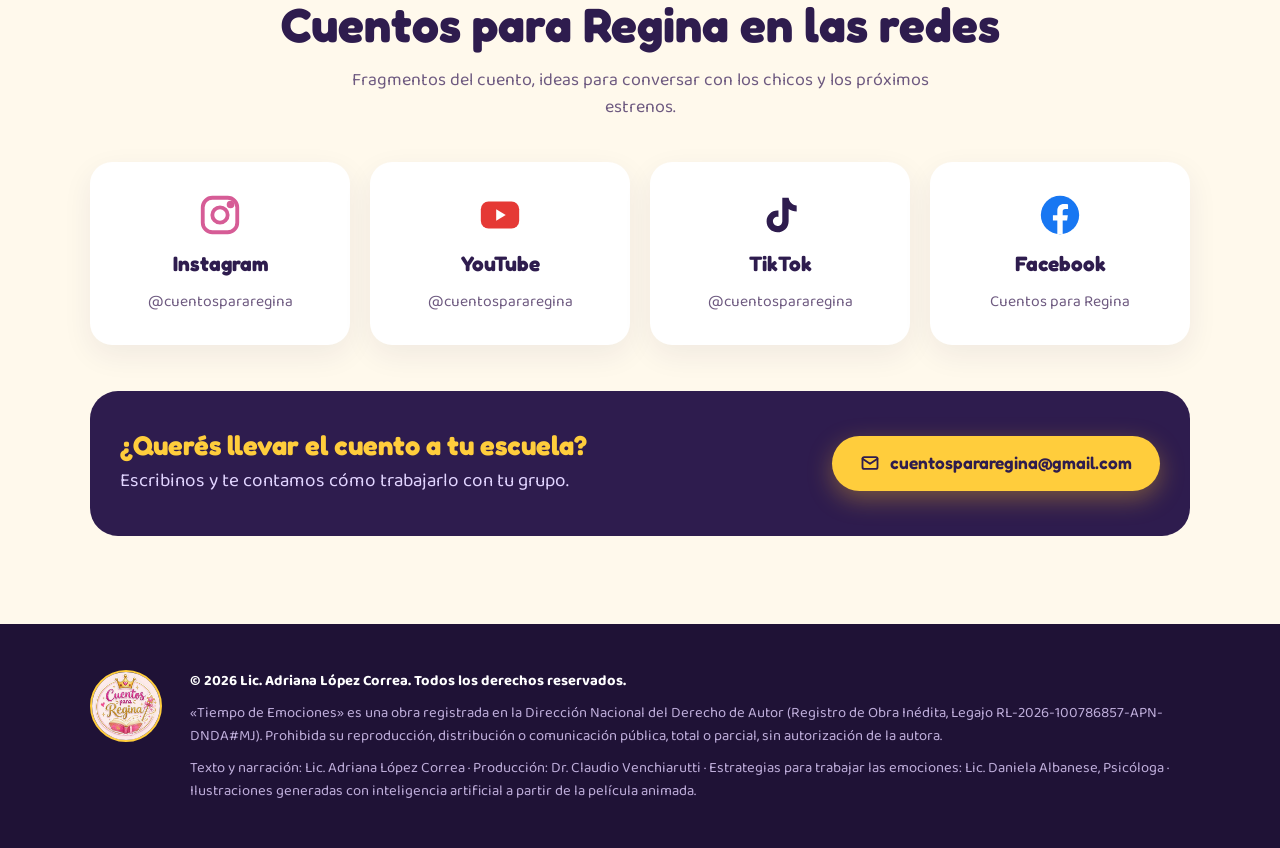
==== commit d308e09d: "Add files via upload" ====
--- a/cuentos/tiempo-de-emociones/index.html
+++ b/cuentos/tiempo-de-emociones/index.html
@@ -84,7 +84,7 @@
   <div class="wrap">
     <span class="kicker" style="color:var(--sol)">Descarga gratuita</span>
     <h2 class="h2">Llevate el cuento a casa</h2>
-    <p class="lead">El libro ilustrado para leer en la tablet, el celular o la compu, y un cuadernillo de estrategias para acompañar las emociones de los chicos.</p>
+    <p class="lead">El libro ilustrado para leer en la tablet, el celular o la compu. Muy pronto, también un cuadernillo de estrategias para acompañar las emociones de los chicos.</p>
     <div class="libros">
       <article class="libro">
         <img src="img/tapa-libro.webp" alt="Tapa del libro Tiempo de Emociones" loading="lazy">
@@ -99,8 +99,8 @@
         <span class="tag lila">Para familias y docentes</span>
         <h3>Estrategias para trabajar las emociones</h3>
         <p>Actividades y propuestas para hacer después del cuento, en casa o en el aula. Con la colaboración de la psicóloga Lic. Daniela Albanese.</p>
-        <a class="btn btn-sol" href="descargas/Tiempo_de_Emociones_Estrategias.pdf" download><svg viewBox="0 0 24 24" fill="none" stroke="currentColor" stroke-width="2.2" stroke-linecap="round" stroke-linejoin="round"><path d="M12 3v12m0 0-5-5m5 5 5-5M4 21h16"/></svg>Descargar estrategias</a>
-        <span class="meta">PDF · 13 páginas · 2,9 MB</span>
+        <span class="btn btn-pronto" aria-disabled="true"><svg viewBox="0 0 24 24" fill="currentColor"><path d="M12 2l2.9 6.9L22 9.5l-5.5 4.8L18.2 22 12 18.3 5.8 22l1.7-7.7L2 9.5l7.1-.6z"/></svg>Muy pronto</span>
+        <span class="meta">Lo lanzamos en las próximas semanas. Seguinos para enterarte.</span>
       </article>
     </div>
     <p class="aviso">Descarga gratuita para leer en familia y en el aula. Prohibida su venta o modificación.</p>
@@ -117,7 +117,7 @@
       <ul class="lista">
         <li>Proyectalo en la sala y conversá después con las preguntas del cuadernillo.</li>
         <li>Usá el libro para leer en ronda o compartirlo con las familias.</li>
-        <li>Proponé las actividades de «Estrategias para trabajar las emociones».</li>
+        <li>Muy pronto: las actividades de «Estrategias para trabajar las emociones».</li>
       </ul>
       <p class="colab">Cuadernillo elaborado con la colaboración de la psicóloga Lic. Daniela Albanese · <a href="https://www.instagram.com/caminoterapeutico_/" target="_blank" rel="noopener">@caminoterapeutico_</a></p>
     </div>
--- a/css/estilo.css
+++ b/css/estilo.css
@@ -188,3 +188,6 @@
   .biblio{grid-template-columns:1fr 1fr}
 }
 @media (max-width:520px){.biblio{grid-template-columns:1fr}.destacado .btn{width:100%;justify-content:center}}
+
+.btn-pronto{background:transparent;border:2px dashed var(--sol);color:var(--sol);cursor:default;justify-content:center}
+.btn-pronto:hover{transform:none}
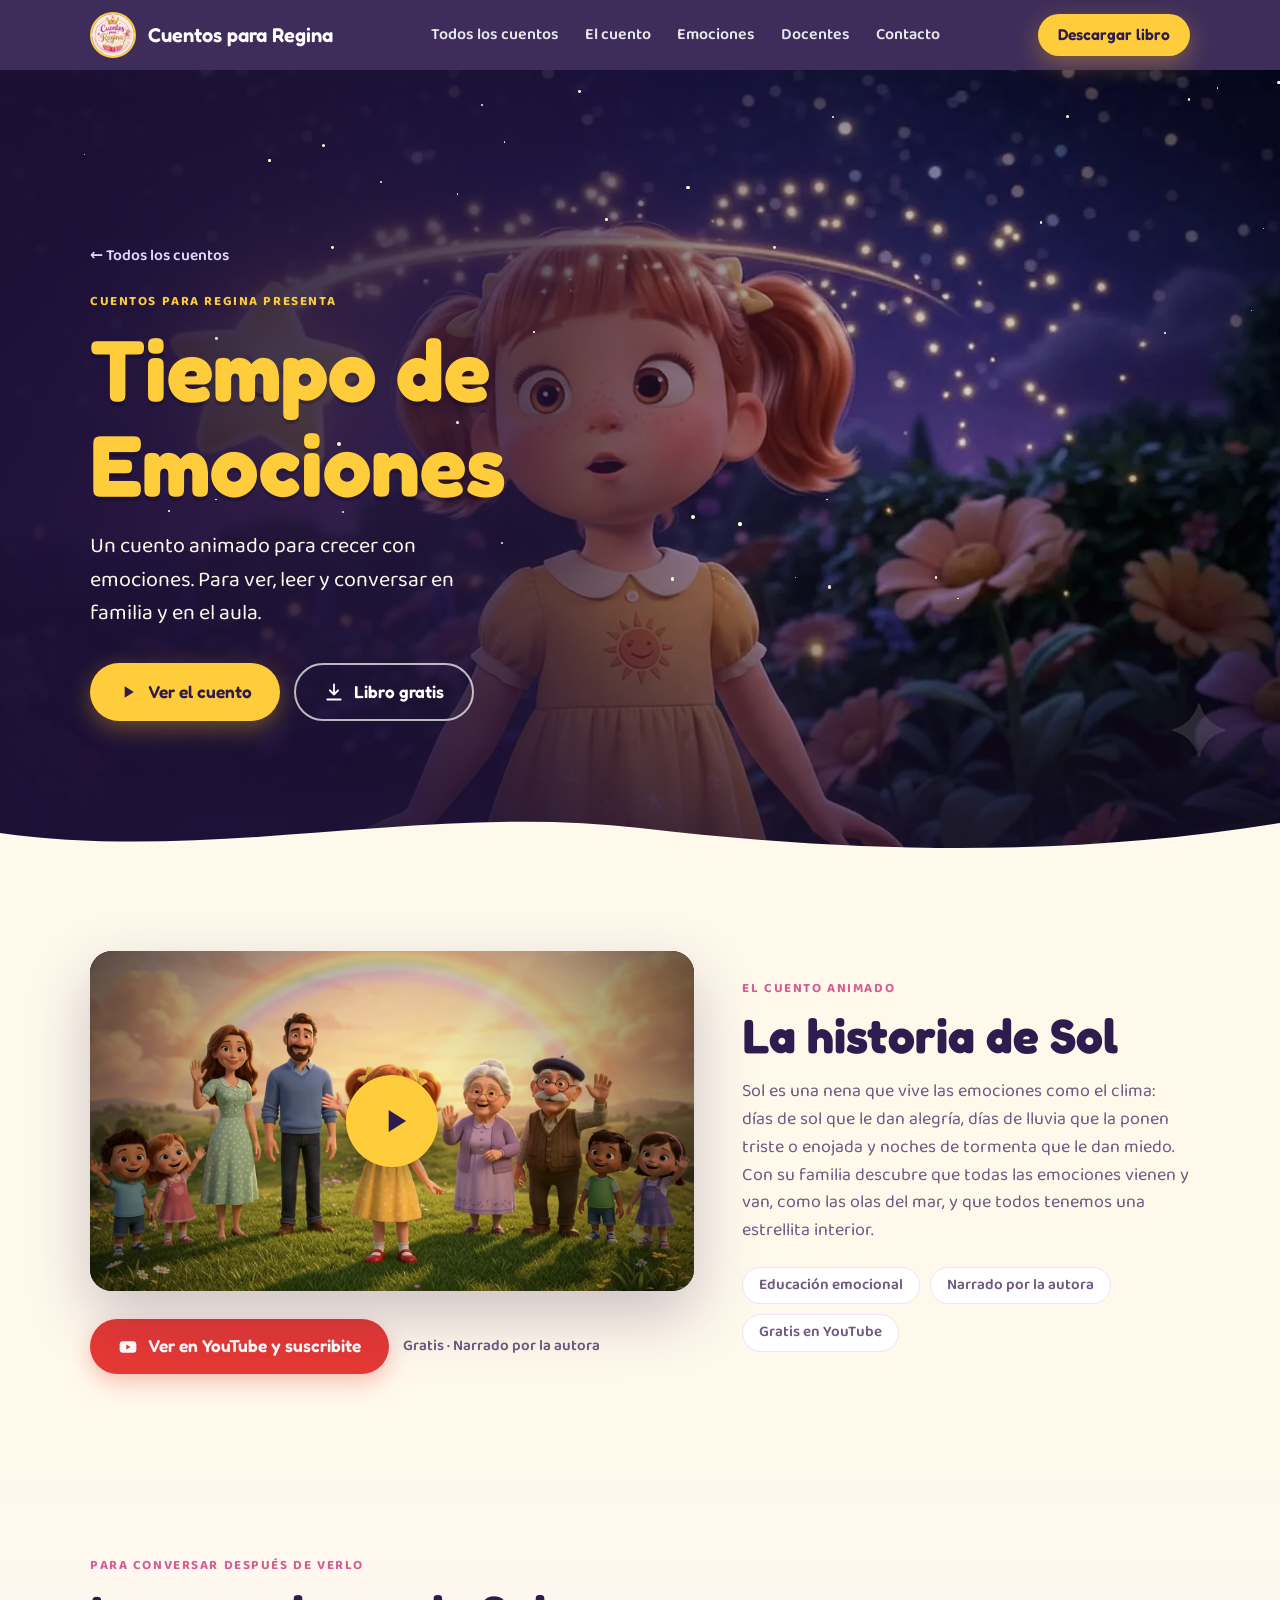
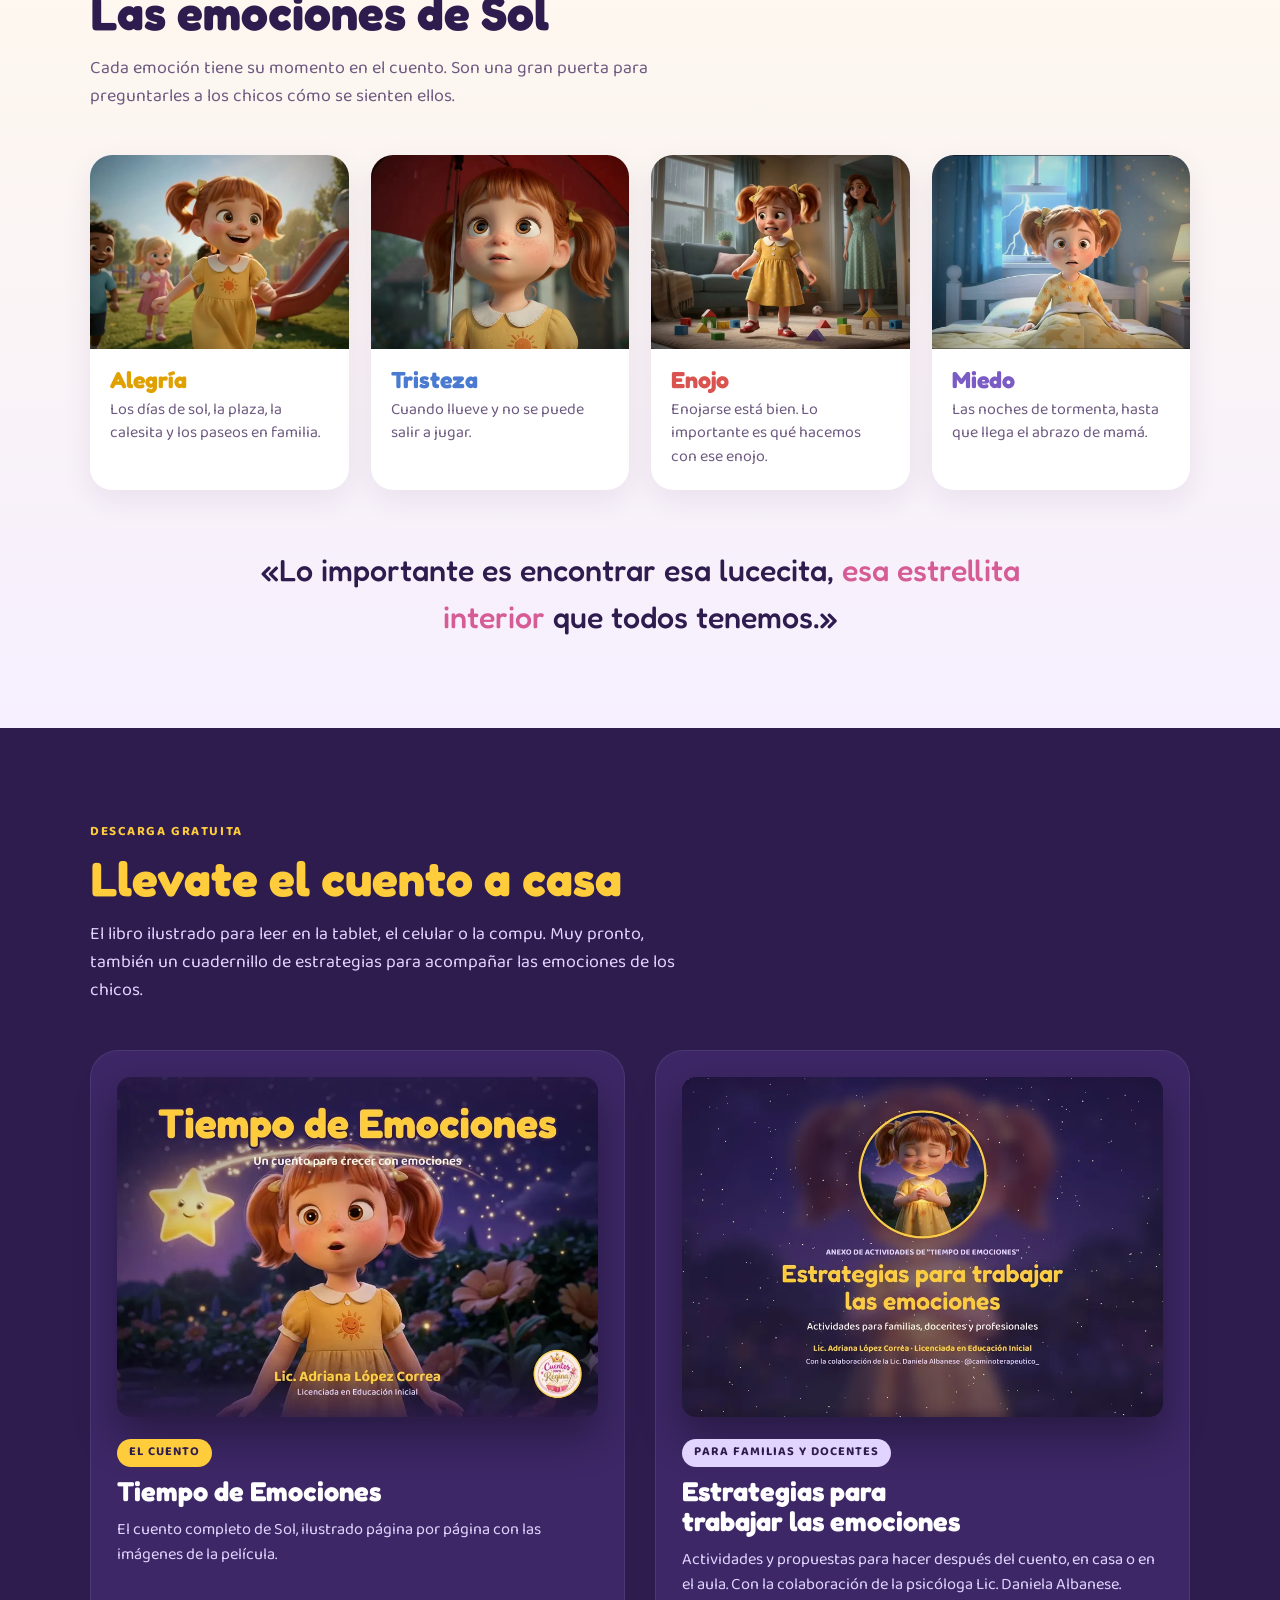
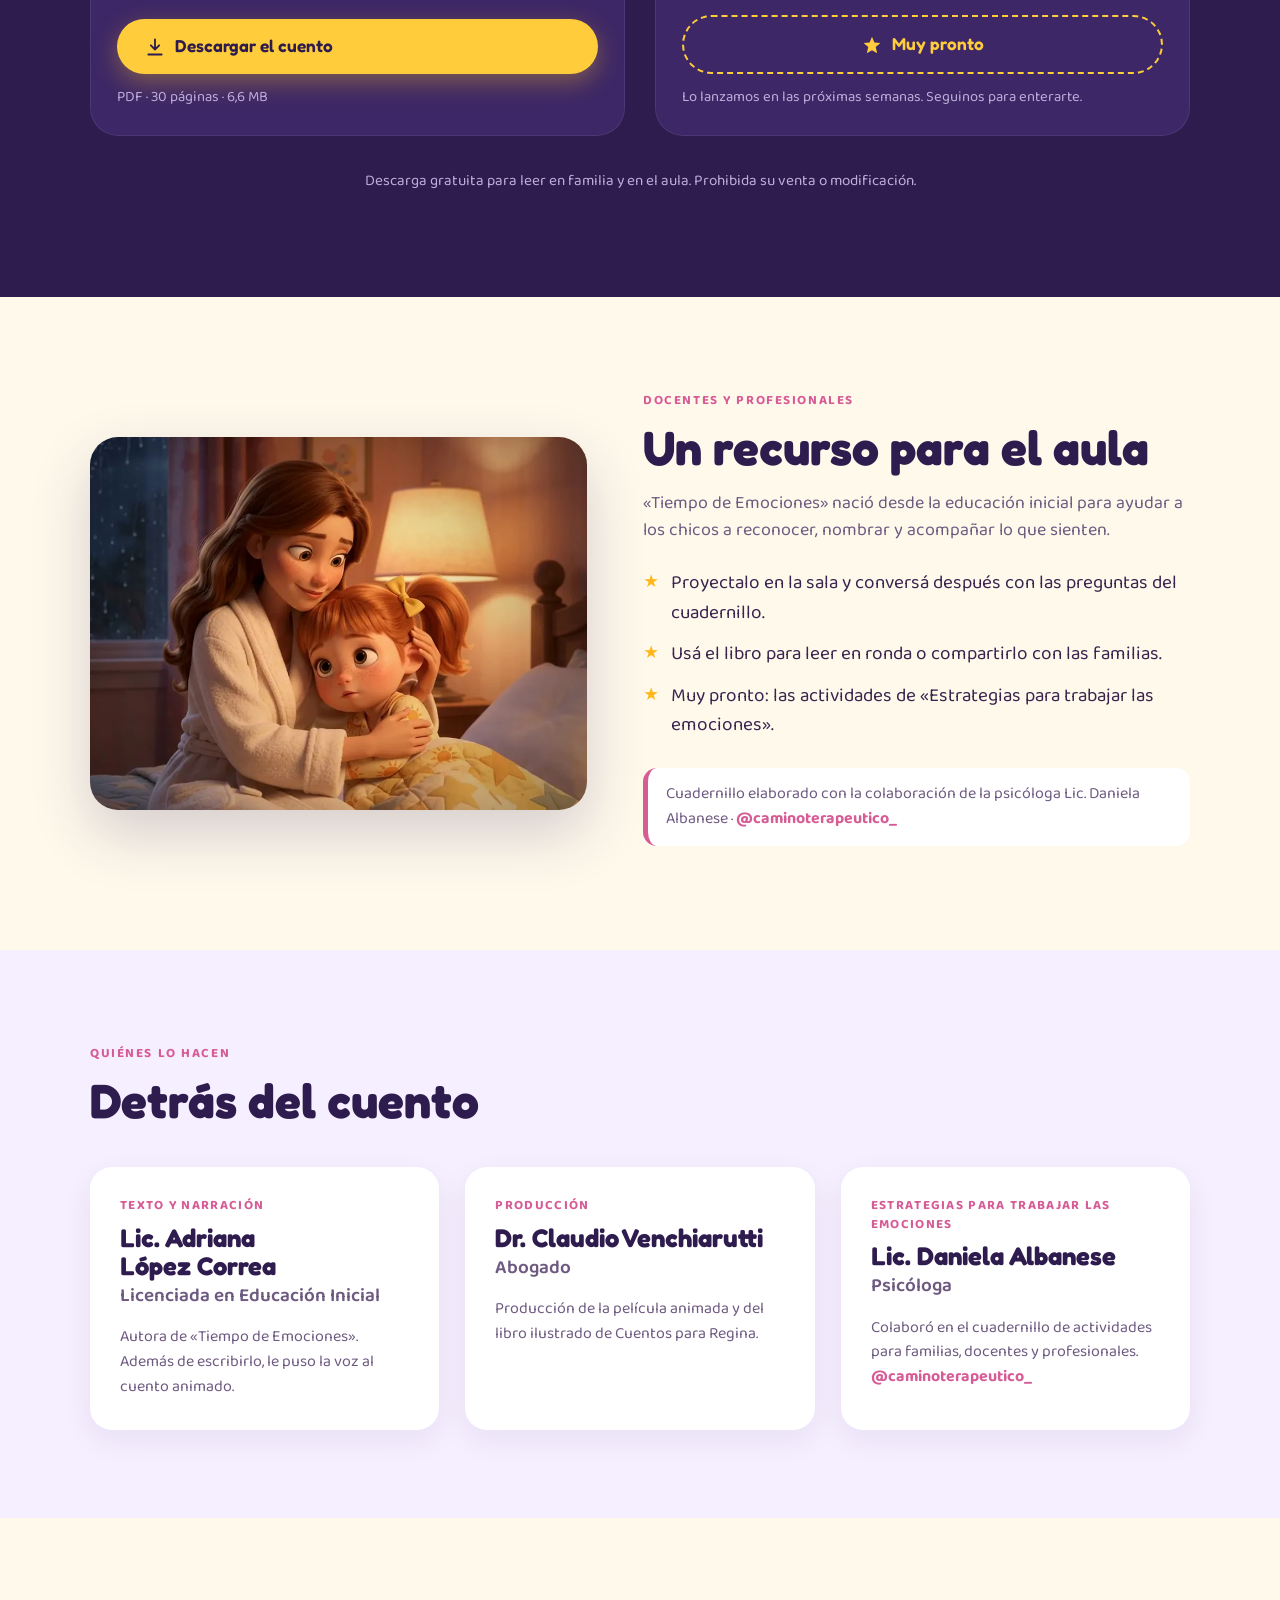
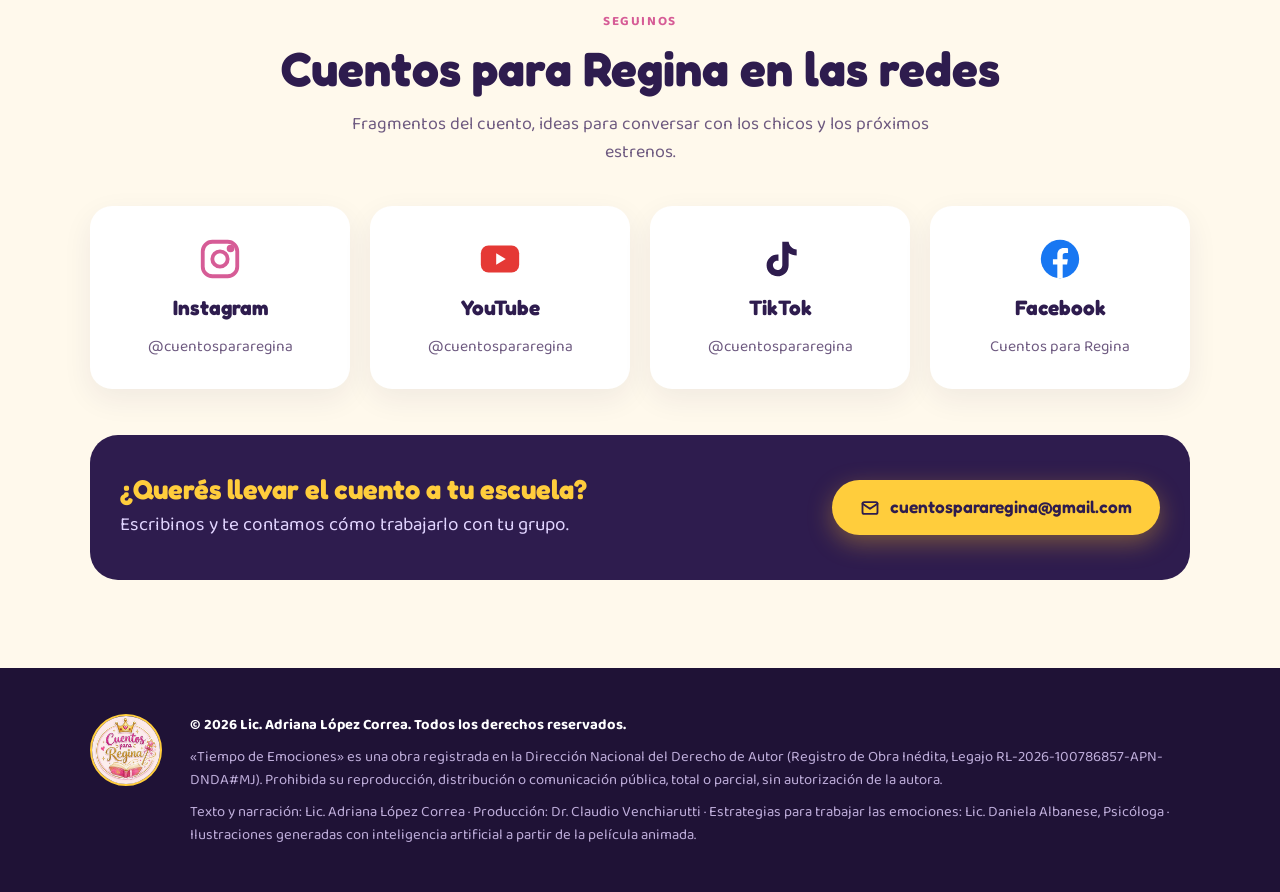
==== commit 137779f8: "Add files via upload" ====
--- a/cuentos/tiempo-de-emociones/index.html
+++ b/cuentos/tiempo-de-emociones/index.html
@@ -52,10 +52,13 @@
 
 <section class="video" id="cuento">
   <div class="wrap grid">
-    <button class="yt" data-video="j9E_s3fzcDQ" data-titulo="Tiempo de Emociones" aria-label="Reproducir el cuento animado Tiempo de Emociones">
+    <div class="video-col">
+      <button class="yt" data-video="j9E_s3fzcDQ" data-titulo="Tiempo de Emociones" aria-label="Reproducir el cuento animado Tiempo de Emociones">
       <img src="img/familia.webp" alt="Sol con su familia y amigos bajo el arcoíris" loading="lazy">
       <span class="play"><svg viewBox="0 0 24 24"><path d="M8 5v14l11-7z"/></svg></span>
     </button>
+      <div class="bajo-video"><a class="btn btn-yt" href="https://www.youtube.com/@cuentospararegina?sub_confirmation=1" target="_blank" rel="noopener"><svg viewBox="0 0 24 24"><rect x="2" y="5" width="20" height="14" rx="4" fill="#fff"/><path d="M10 9v6l5-3z" fill="#e53935"/></svg>Ver en YouTube y suscribite</a><span>Gratis · Narrado por la autora</span></div>
+    </div>
     <div>
       <span class="kicker">El cuento animado</span>
       <h2 class="h2">La historia de Sol</h2>
--- a/css/estilo.css
+++ b/css/estilo.css
@@ -191,3 +191,14 @@
 
 .btn-pronto{background:transparent;border:2px dashed var(--sol);color:var(--sol);cursor:default;justify-content:center}
 .btn-pronto:hover{transform:none}
+
+/* reproductor en el inicio y botón de YouTube */
+.destacado .yt{position:absolute;inset:0;aspect-ratio:auto;height:100%;border-radius:0;box-shadow:none}
+.destacado .yt img{position:absolute;inset:0}
+.destacado .yt .badge{z-index:1}
+.destacado .tip{font-weight:600;color:var(--rosa);margin:0 0 10px;font-size:.98rem}
+.btn-yt{background:#e53935;color:#fff;box-shadow:0 8px 22px rgba(229,57,53,.3)}
+.bajo-video{display:flex;flex-wrap:wrap;align-items:center;gap:14px;margin-top:18px}
+.bajo-video span{color:var(--gris);font-weight:600;font-size:.95rem}
+@media (max-width:520px){.bajo-video .btn{width:100%;justify-content:center}}
+.destacado .yt img{object-position:50% 25%}
